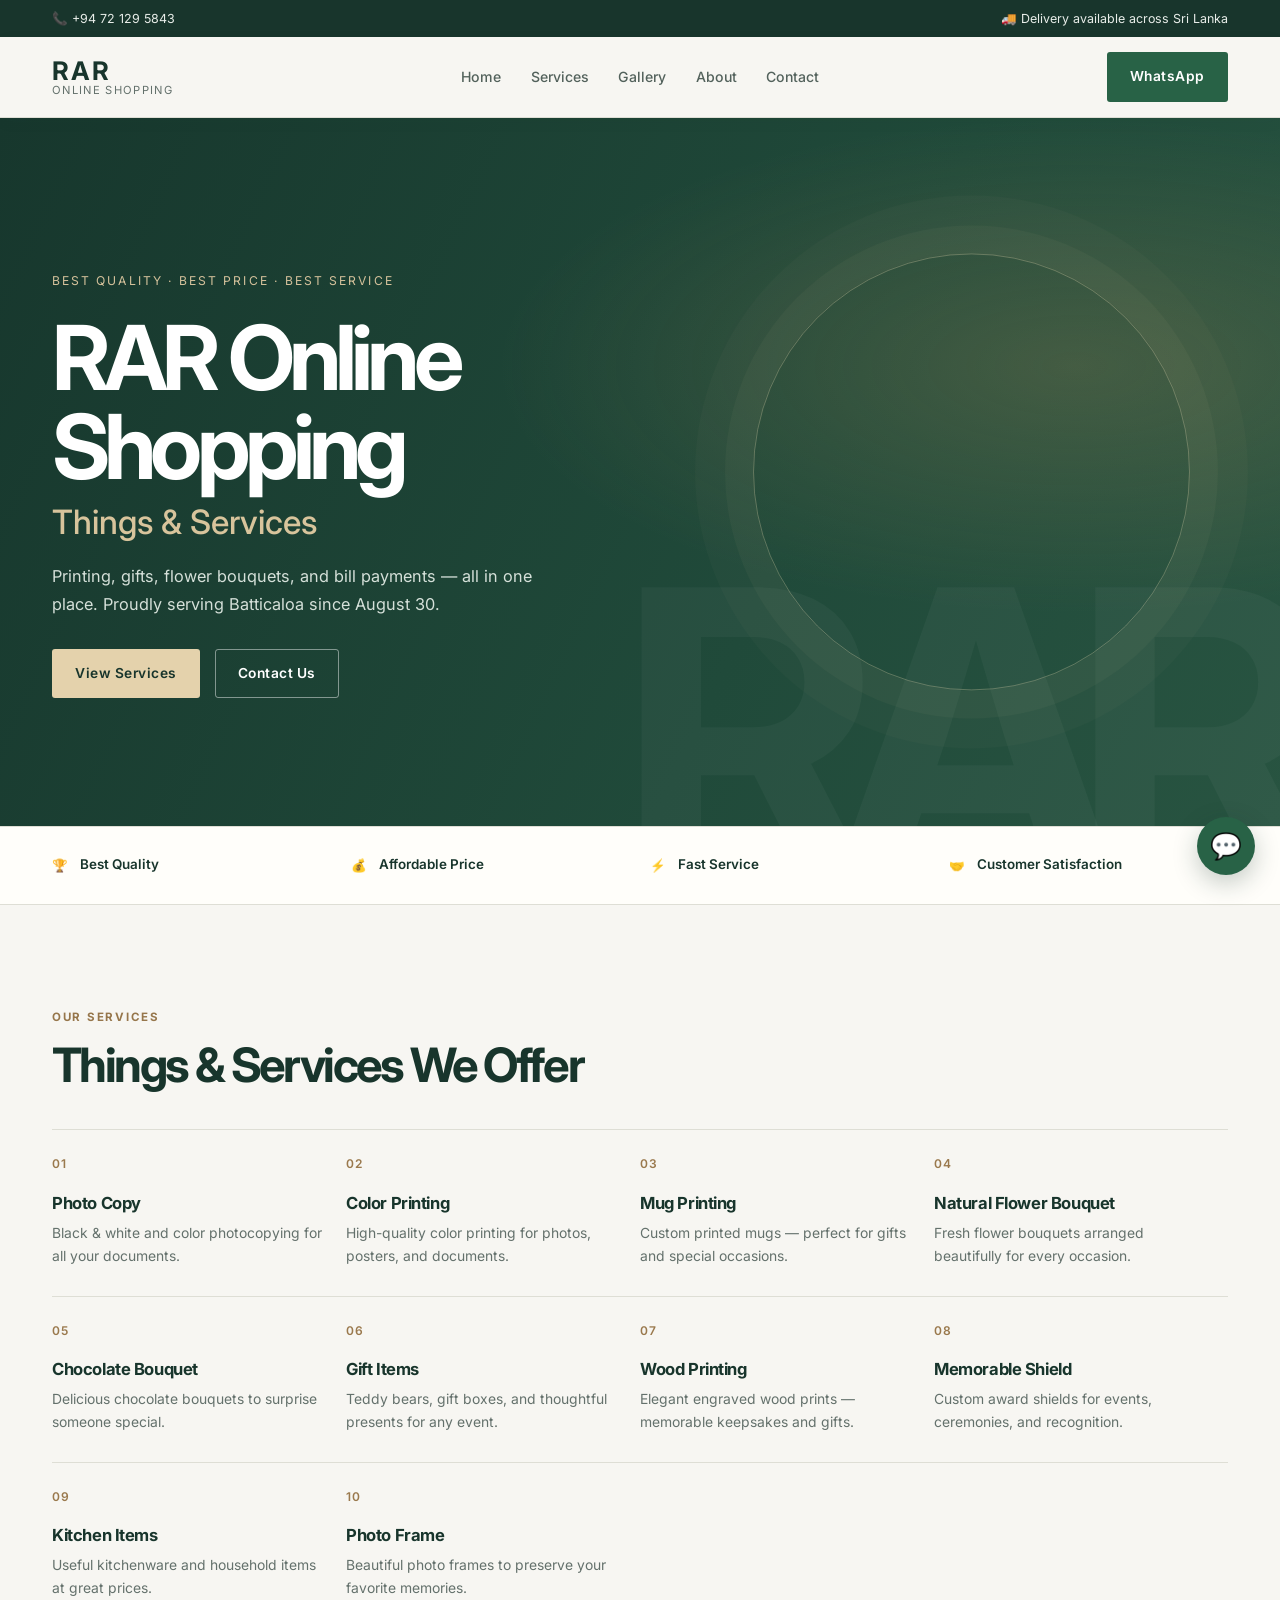
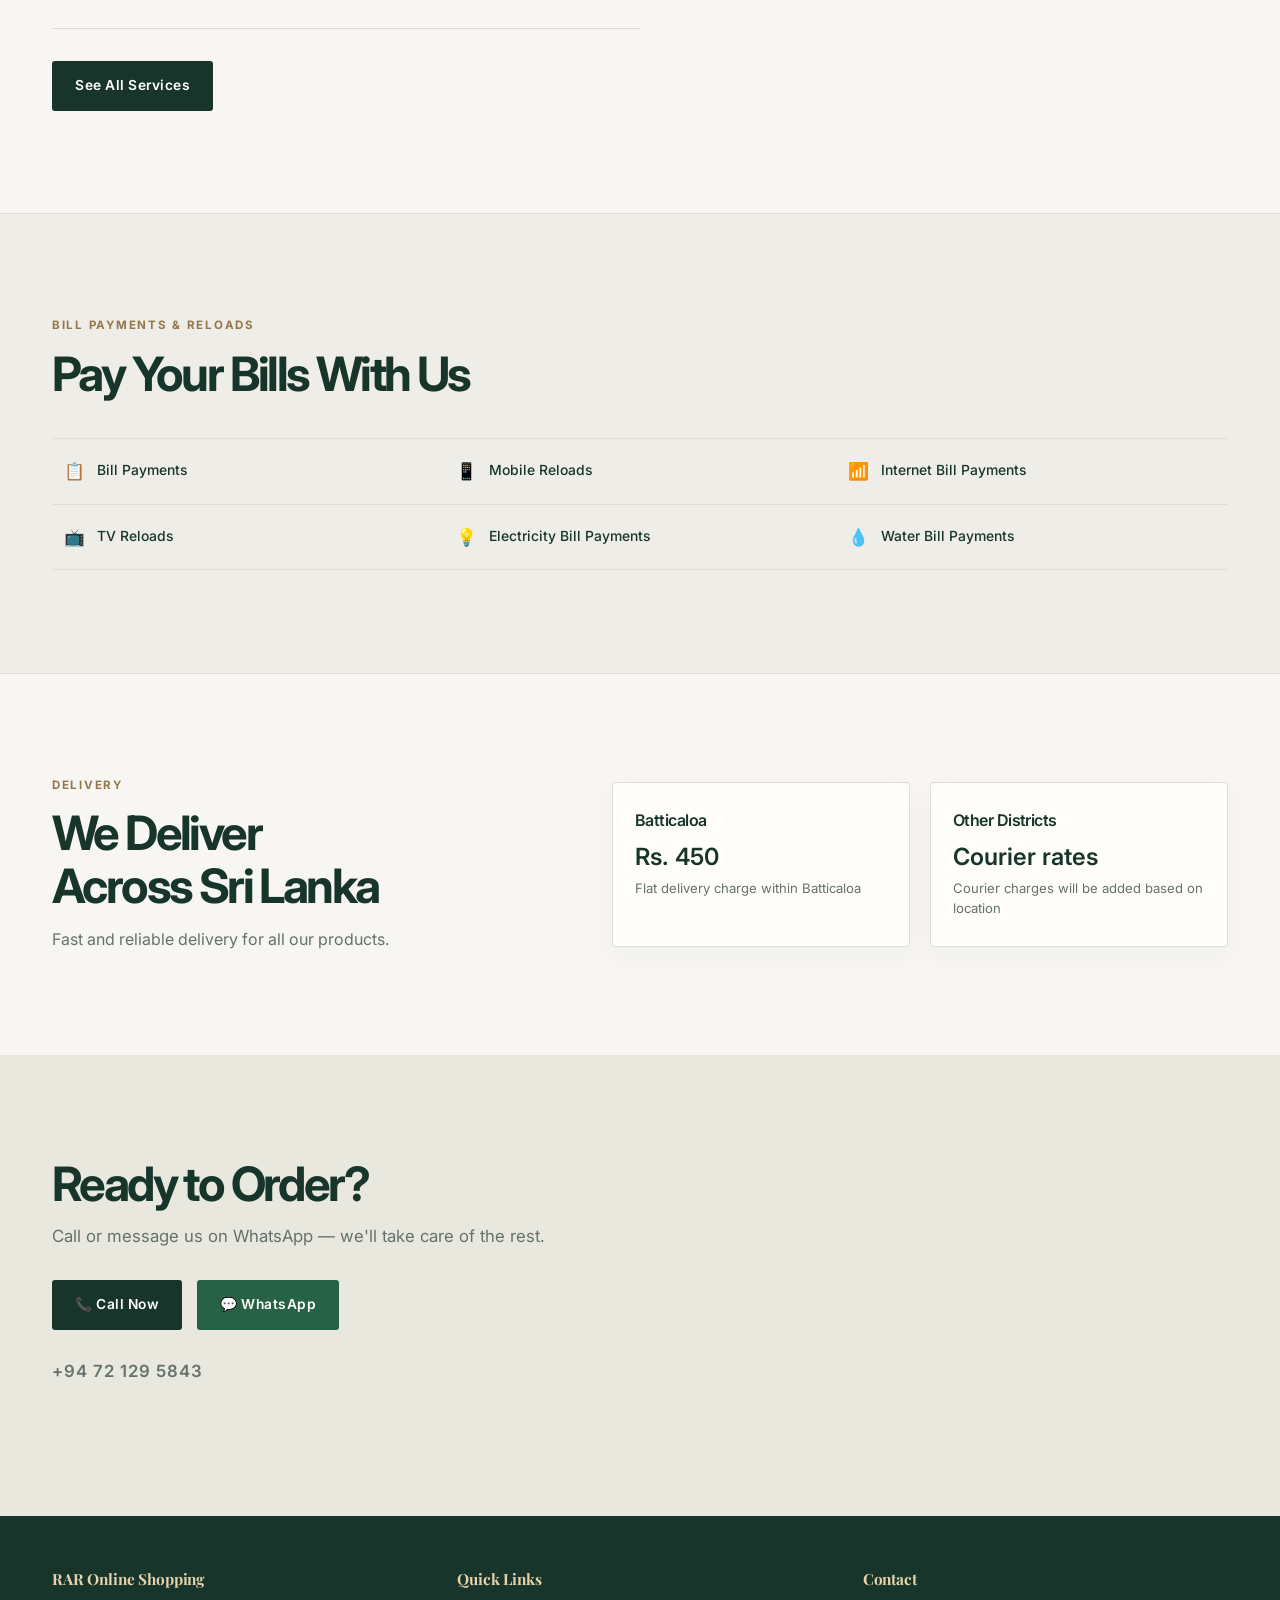
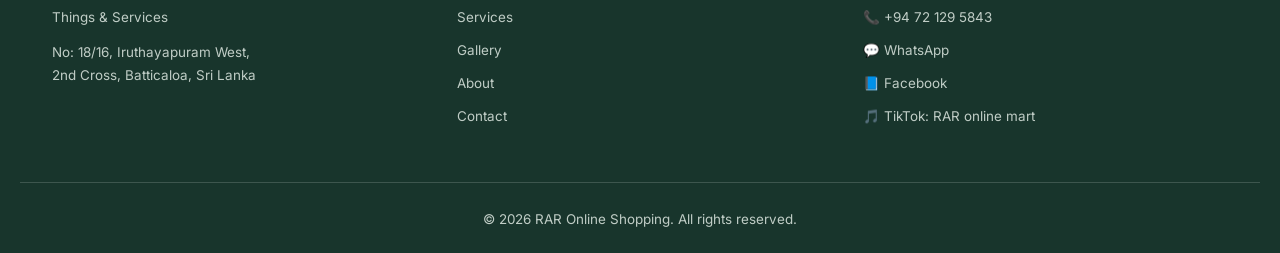
==== index.html @ 18a96cd3 "Initial commit - RAR Online Shopping website" ====
<!DOCTYPE html>
<html lang="en">
<head>
    <meta charset="UTF-8">
    <meta name="viewport" content="width=device-width, initial-scale=1.0">
    <title>RAR Online Shopping | Things & Services</title>
    <meta name="description" content="RAR Online Shopping — Print, gifts, flowers, and bill payments in Batticaloa, Sri Lanka.">
    <link rel="stylesheet" href="css/style.css">
    <link rel="preconnect" href="https://fonts.googleapis.com">
    <link rel="preconnect" href="https://fonts.gstatic.com" crossorigin>
    <link href="https://fonts.googleapis.com/css2?family=Inter:wght@400;500;600;700&family=Playfair+Display:ital,wght@0,500;0,700;1,500;1,700&display=swap" rel="stylesheet">
</head>
<body>

    <!-- TOP BAR -->
    <div class="topbar">
        <div class="container topbar-inner">
            <span>📞 +94 72 129 5843</span>
            <span>🚚 Delivery available across Sri Lanka</span>
        </div>
    </div>

    <!-- HEADER -->
    <header class="header">
        <div class="container header-inner">
            <a href="index.html" class="logo">
                <span class="logo-mark">RAR</span>
                <span class="logo-text">online shopping</span>
            </a>
            <nav class="nav">
                <a href="index.html">Home</a>
                <a href="services.html">Services</a>
                <a href="gallery.html">Gallery</a>
                <a href="about.html">About</a>
                <a href="contact.html">Contact</a>
            </nav>
            <a href="https://wa.me/94721295843" target="_blank" class="btn btn-whatsapp">WhatsApp</a>
        </div>
    </header>

    <!-- HERO -->
    <section class="hero">
        <div class="container hero-content">
            <div class="hero-badge">
                <span>⭐</span><span>⭐</span><span>⭐</span>
            </div>
            <p class="hero-tag">Best Quality · Best Price · Best Service</p>
            <h1>RAR Online Shopping</h1>
            <p class="hero-script">Things & Services</p>
            <p class="hero-sub">Printing, gifts, flower bouquets, and bill payments — all in one place. Proudly serving Batticaloa since August 30.</p>
            <div class="hero-buttons">
                <a href="services.html" class="btn btn-primary">View Services</a>
                <a href="contact.html" class="btn btn-outline">Contact Us</a>
            </div>
        </div>
    </section>

    <!-- TRUST BADGES -->
    <section class="trust">
        <div class="container trust-grid">
            <div class="trust-item">
                <span class="trust-icon">🏆</span>
                <p>Best Quality</p>
            </div>
            <div class="trust-item">
                <span class="trust-icon">💰</span>
                <p>Affordable Price</p>
            </div>
            <div class="trust-item">
                <span class="trust-icon">⚡</span>
                <p>Fast Service</p>
            </div>
            <div class="trust-item">
                <span class="trust-icon">🤝</span>
                <p>Customer Satisfaction</p>
            </div>
        </div>
    </section>

    <!-- SERVICES PREVIEW -->
    <section class="services-preview">
        <div class="container">
            <p class="section-label">Our Services</p>
            <h2>Things & Services We Offer</h2>

            <div class="services-grid">
                <div class="service-card">
                    <div class="service-num">01</div>
                    <h3>Photo Copy</h3>
                    <p>Black & white and color photocopying for all your documents.</p>
                </div>
                <div class="service-card">
                    <div class="service-num">02</div>
                    <h3>Color Printing</h3>
                    <p>High-quality color printing for photos, posters, and documents.</p>
                </div>
                <div class="service-card">
                    <div class="service-num">03</div>
                    <h3>Mug Printing</h3>
                    <p>Custom printed mugs — perfect for gifts and special occasions.</p>
                </div>
                <div class="service-card">
                    <div class="service-num">04</div>
                    <h3>Natural Flower Bouquet</h3>
                    <p>Fresh flower bouquets arranged beautifully for every occasion.</p>
                </div>
                <div class="service-card">
                    <div class="service-num">05</div>
                    <h3>Chocolate Bouquet</h3>
                    <p>Delicious chocolate bouquets to surprise someone special.</p>
                </div>
                <div class="service-card">
                    <div class="service-num">06</div>
                    <h3>Gift Items</h3>
                    <p>Teddy bears, gift boxes, and thoughtful presents for any event.</p>
                </div>
                <div class="service-card">
                    <div class="service-num">07</div>
                    <h3>Wood Printing</h3>
                    <p>Elegant engraved wood prints — memorable keepsakes and gifts.</p>
                </div>
                <div class="service-card">
                    <div class="service-num">08</div>
                    <h3>Memorable Shield</h3>
                    <p>Custom award shields for events, ceremonies, and recognition.</p>
                </div>
                <div class="service-card">
                    <div class="service-num">09</div>
                    <h3>Kitchen Items</h3>
                    <p>Useful kitchenware and household items at great prices.</p>
                </div>
                <div class="service-card">
                    <div class="service-num">10</div>
                    <h3>Photo Frame</h3>
                    <p>Beautiful photo frames to preserve your favorite memories.</p>
                </div>
            </div>

            <div class="center-cta">
                <a href="services.html" class="btn btn-primary">See All Services</a>
            </div>
        </div>
    </section>

    <!-- BILL PAYMENTS -->
    <section class="bills">
        <div class="container">
            <p class="section-label">Bill Payments & Reloads</p>
            <h2>Pay Your Bills With Us</h2>

            <div class="bills-grid">
                <div class="bill-item">
                    <span class="bill-icon">📋</span>
                    <p>Bill Payments</p>
                </div>
                <div class="bill-item">
                    <span class="bill-icon">📱</span>
                    <p>Mobile Reloads</p>
                </div>
                <div class="bill-item">
                    <span class="bill-icon">📶</span>
                    <p>Internet Bill Payments</p>
                </div>
                <div class="bill-item">
                    <span class="bill-icon">📺</span>
                    <p>TV Reloads</p>
                </div>
                <div class="bill-item">
                    <span class="bill-icon">💡</span>
                    <p>Electricity Bill Payments</p>
                </div>
                <div class="bill-item">
                    <span class="bill-icon">💧</span>
                    <p>Water Bill Payments</p>
                </div>
            </div>
        </div>
    </section>

    <!-- DELIVERY -->
    <section class="delivery">
        <div class="container delivery-grid">
            <div>
                <p class="section-label">Delivery</p>
                <h2>We Deliver Across Sri Lanka</h2>
                <p class="delivery-sub">Fast and reliable delivery for all our products.</p>
            </div>
            <div class="delivery-cards">
                <div class="delivery-card">
                    <h3>Batticaloa</h3>
                    <p class="delivery-price">Rs. 450</p>
                    <p class="delivery-note">Flat delivery charge within Batticaloa</p>
                </div>
                <div class="delivery-card">
                    <h3>Other Districts</h3>
                    <p class="delivery-price">Courier rates</p>
                    <p class="delivery-note">Courier charges will be added based on location</p>
                </div>
            </div>
        </div>
    </section>

    <!-- CONTACT CTA -->
    <section class="cta">
        <div class="container">
            <h2>Ready to Order?</h2>
            <p>Call or message us on WhatsApp — we'll take care of the rest.</p>
            <div class="cta-buttons">
                <a href="tel:+94721295843" class="btn btn-primary">📞 Call Now</a>
                <a href="https://wa.me/94721295843" target="_blank" class="btn btn-whatsapp">💬 WhatsApp</a>
            </div>
            <p class="cta-phone">+94 72 129 5843</p>
        </div>
    </section>

    <!-- FOOTER -->
    <footer class="footer">
        <div class="container footer-grid">
            <div>
                <h4>RAR Online Shopping</h4>
                <p>Things & Services</p>
                <p class="footer-addr">No: 18/16, Iruthayapuram West,<br>2nd Cross, Batticaloa, Sri Lanka</p>
            </div>
            <div>
                <h4>Quick Links</h4>
                <a href="services.html">Services</a>
                <a href="gallery.html">Gallery</a>
                <a href="about.html">About</a>
                <a href="contact.html">Contact</a>
            </div>
            <div>
                <h4>Contact</h4>
                <a href="tel:+94721295843">📞 +94 72 129 5843</a>
                <a href="https://wa.me/94721295843" target="_blank">💬 WhatsApp</a>
                <a href="https://www.facebook.com/61587276473527/" target="_blank">📘 Facebook</a>
                <a href="#">🎵 TikTok: RAR online mart</a>
            </div>
        </div>
        <div class="footer-bottom">
            <p>© 2026 RAR Online Shopping. All rights reserved.</p>
        </div>
    </footer>

    <!-- FLOATING WHATSAPP -->
    <a href="https://wa.me/94721295843" target="_blank" class="float-wa" aria-label="WhatsApp">💬</a>

    <script src="js/script.js"></script>
</body>
</html>
---- css/style.css ----
/* ===== RESET & BASE ===== */
* { margin: 0; padding: 0; box-sizing: border-box; }

:root {
    --bg: #0d0d0d;
    --bg-alt: #141414;
    --card: #1a1a1a;
    --border: #2a2a2a;
    --text: #f0e6e8;
    --text-dim: #b8a8ac;
    --rose: #e89aab;
    --rose-soft: #f0b5c2;
    --rose-deep: #c97b8f;
    --rose-glow: rgba(232,154,171,0.25);
}

html { scroll-behavior: smooth; }

body {
    font-family: 'Inter', -apple-system, sans-serif;
    background: var(--bg);
    color: var(--text);
    line-height: 1.7;
    font-size: 16px;
    overflow-x: hidden;
}

.container {
    max-width: 1200px;
    margin: 0 auto;
    padding: 0 25px;
}

a { text-decoration: none; color: inherit; }

h1, h2, h3, h4 {
    font-family: 'Playfair Display', serif;
    font-weight: 700;
    line-height: 1.2;
}

/* ===== TOP BAR ===== */
.topbar {
    background: #080808;
    border-bottom: 1px solid var(--border);
    font-size: 0.82rem;
    color: var(--text-dim);
}

.topbar-inner {
    display: flex;
    justify-content: space-between;
    align-items: center;
    padding: 10px 25px;
    flex-wrap: wrap;
    gap: 10px;
}

/* ===== HEADER ===== */
.header {
    position: sticky;
    top: 0;
    z-index: 100;
    background: rgba(13,13,13,0.92);
    backdrop-filter: blur(12px);
    border-bottom: 1px solid var(--border);
}

.header-inner {
    display: flex;
    justify-content: space-between;
    align-items: center;
    padding: 18px 25px;
    gap: 20px;
    flex-wrap: wrap;
}

.logo {
    display: flex;
    flex-direction: column;
    line-height: 1;
}

.logo-mark {
    font-family: 'Playfair Display', serif;
    font-size: 1.6rem;
    font-weight: 700;
    color: var(--rose-soft);
    letter-spacing: 3px;
    text-shadow: 0 0 20px var(--rose-glow);
}

.logo-text {
    font-size: 0.7rem;
    color: var(--text-dim);
    letter-spacing: 2px;
    text-transform: uppercase;
    margin-top: 2px;
}

.nav {
    display: flex;
    gap: 28px;
}

.nav a {
    font-size: 0.9rem;
    color: var(--text-dim);
    transition: color 0.3s;
    font-weight: 500;
}

.nav a:hover { color: var(--rose-soft); }

/* ===== BUTTONS ===== */
.btn {
    display: inline-block;
    padding: 12px 26px;
    border-radius: 6px;
    font-family: 'Inter', sans-serif;
    font-weight: 600;
    font-size: 0.88rem;
    letter-spacing: 0.5px;
    transition: all 0.3s;
    cursor: pointer;
    border: 1px solid transparent;
}

.btn-primary {
    background: linear-gradient(135deg, var(--rose-soft), var(--rose-deep));
    color: #1a1a1a;
}

.btn-primary:hover {
    transform: translateY(-2px);
    box-shadow: 0 10px 30px var(--rose-glow);
}

.btn-outline {
    border-color: var(--rose-soft);
    color: var(--rose-soft);
    background: transparent;
}

.btn-outline:hover {
    background: var(--rose-soft);
    color: #1a1a1a;
}

.btn-whatsapp {
    background: #25d366;
    color: #fff;
}

.btn-whatsapp:hover {
    background: #1eb955;
    transform: translateY(-2px);
}

/* ===== HERO ===== */
.hero {
    padding: 100px 20px 90px;
    text-align: center;
    position: relative;
    overflow: hidden;
    background:
        radial-gradient(circle at 50% 0%, rgba(232,154,171,0.15), transparent 60%),
        var(--bg);
}

.hero::before,
.hero::after {
    content: "🌸";
    position: absolute;
    font-size: 5rem;
    opacity: 0.08;
    pointer-events: none;
}

.hero::before { top: 10%; left: 5%; transform: rotate(-20deg); }
.hero::after { bottom: 10%; right: 5%; transform: rotate(20deg); }

.hero-content {
    position: relative;
    z-index: 2;
}

.hero-badge {
    display: flex;
    justify-content: center;
    gap: 4px;
    margin-bottom: 18px;
    font-size: 1.1rem;
    color: var(--rose-soft);
}

.hero-tag {
    font-size: 0.82rem;
    text-transform: uppercase;
    letter-spacing: 4px;
    color: var(--rose-soft);
    margin-bottom: 22px;
}

.hero h1 {
    font-size: 4rem;
    color: #fff;
    margin-bottom: 10px;
    letter-spacing: 2px;
    text-shadow: 0 0 40px var(--rose-glow);
}

.hero-script {
    font-family: 'Playfair Display', serif;
    font-style: italic;
    font-size: 2.4rem;
    color: var(--rose-soft);
    margin-bottom: 25px;
    text-shadow: 0 0 30px var(--rose-glow);
}

.hero-sub {
    font-size: 1.05rem;
    color: var(--text-dim);
    max-width: 620px;
    margin: 0 auto 40px;
}

.hero-buttons {
    display: flex;
    gap: 15px;
    justify-content: center;
    flex-wrap: wrap;
}

/* ===== TRUST BADGES ===== */
.trust {
    background: var(--bg-alt);
    border-top: 1px solid var(--border);
    border-bottom: 1px solid var(--border);
    padding: 40px 20px;
}

.trust-grid {
    display: grid;
    grid-template-columns: repeat(auto-fit, minmax(180px, 1fr));
    gap: 25px;
    text-align: center;
}

.trust-item {
    display: flex;
    flex-direction: column;
    align-items: center;
    gap: 10px;
}

.trust-icon {
    font-size: 2rem;
    filter: drop-shadow(0 0 12px var(--rose-glow));
}

.trust-item p {
    font-family: 'Playfair Display', serif;
    font-style: italic;
    color: var(--rose-soft);
    font-size: 1.05rem;
}

/* ===== SECTIONS ===== */
.services-preview,
.bills,
.delivery {
    padding: 90px 20px;
}

.section-label {
    font-size: 0.78rem;
    text-transform: uppercase;
    letter-spacing: 4px;
    color: var(--rose);
    text-align: center;
    margin-bottom: 14px;
}

.services-preview h2,
.bills h2,
.delivery h2 {
    font-size: 2.4rem;
    color: #fff;
    text-align: center;
    margin-bottom: 55px;
    font-style: italic;
}

/* ===== SERVICES GRID ===== */
.services-grid {
    display: grid;
    grid-template-columns: repeat(auto-fit, minmax(230px, 1fr));
    gap: 22px;
}

.service-card {
    background: var(--card);
    border: 1px solid var(--border);
    padding: 30px 25px;
    border-radius: 10px;
    transition: all 0.3s;
    position: relative;
    overflow: hidden;
}

.service-card::before {
    content: "";
    position: absolute;
    top: 0; left: 0; right: 0;
    height: 2px;
    background: linear-gradient(90deg, transparent, var(--rose-soft), transparent);
    opacity: 0;
    transition: opacity 0.3s;
}

.service-card:hover {
    border-color: var(--rose);
    transform: translateY(-5px);
    box-shadow: 0 15px 40px rgba(0,0,0,0.4), 0 0 30px var(--rose-glow);
}

.service-card:hover::before { opacity: 1; }

.service-num {
    font-family: 'Playfair Display', serif;
    font-size: 0.9rem;
    color: var(--rose);
    letter-spacing: 3px;
    margin-bottom: 14px;
    font-style: italic;
}

.service-card h3 {
    font-size: 1.15rem;
    color: #fff;
    margin-bottom: 10px;
    font-style: italic;
}

.service-card p {
    color: var(--text-dim);
    font-size: 0.88rem;
    line-height: 1.6;
}

.center-cta {
    text-align: center;
    margin-top: 45px;
}

/* ===== BILLS ===== */
.bills {
    background: var(--bg-alt);
    border-top: 1px solid var(--border);
    border-bottom: 1px solid var(--border);
}

.bills-grid {
    display: grid;
    grid-template-columns: repeat(auto-fit, minmax(160px, 1fr));
    gap: 20px;
}

.bill-item {
    text-align: center;
    padding: 30px 15px;
    background: var(--card);
    border: 1px solid var(--border);
    border-radius: 10px;
    transition: all 0.3s;
}

.bill-item:hover {
    border-color: var(--rose);
    transform: translateY(-4px);
}

.bill-icon {
    font-size: 2.2rem;
    display: block;
    margin-bottom: 12px;
    filter: drop-shadow(0 0 10px var(--rose-glow));
}

.bill-item p {
    color: var(--text);
    font-size: 0.9rem;
    font-weight: 500;
}

/* ===== DELIVERY ===== */
.delivery-grid {
    display: grid;
    grid-template-columns: 1fr 1.3fr;
    gap: 50px;
    align-items: center;
}

.delivery .section-label,
.delivery h2 {
    text-align: left;
}

.delivery h2 {
    margin-bottom: 15px;
}

.delivery-sub {
    color: var(--text-dim);
    font-size: 1rem;
}

.delivery-cards {
    display: grid;
    grid-template-columns: 1fr 1fr;
    gap: 20px;
}

.delivery-card {
    background: var(--card);
    border: 1px solid var(--border);
    border-radius: 10px;
    padding: 28px 24px;
    text-align: center;
    transition: all 0.3s;
}

.delivery-card:hover {
    border-color: var(--rose);
    transform: translateY(-3px);
}

.delivery-card h3 {
    font-size: 1.15rem;
    color: var(--rose-soft);
    font-style: italic;
    margin-bottom: 12px;
}

.delivery-price {
    font-family: 'Playfair Display', serif;
    font-size: 1.6rem;
    color: #fff;
    margin-bottom: 8px;
}

.delivery-note {
    color: var(--text-dim);
    font-size: 0.82rem;
    line-height: 1.5;
}

/* ===== CTA ===== */
.cta {
    padding: 90px 20px;
    text-align: center;
    background:
        radial-gradient(circle at 50% 50%, rgba(232,154,171,0.15), transparent 70%),
        var(--bg);
}

.cta h2 {
    font-size: 2.4rem;
    color: #fff;
    margin-bottom: 16px;
    font-style: italic;
}

.cta p {
    color: var(--text-dim);
    margin-bottom: 30px;
    font-size: 1.05rem;
}

.cta-buttons {
    display: flex;
    gap: 15px;
    justify-content: center;
    flex-wrap: wrap;
    margin-bottom: 30px;
}

.cta-phone {
    font-family: 'Playfair Display', serif;
    font-size: 1.8rem;
    color: var(--rose-soft);
    letter-spacing: 1px;
    text-shadow: 0 0 25px var(--rose-glow);
}

/* ===== FOOTER ===== */
.footer {
    background: #080808;
    border-top: 1px solid var(--border);
    padding: 60px 20px 25px;
}

.footer-grid {
    display: grid;
    grid-template-columns: repeat(auto-fit, minmax(220px, 1fr));
    gap: 40px;
    margin-bottom: 45px;
}

.footer h4 {
    font-family: 'Playfair Display', serif;
    font-size: 1.1rem;
    color: var(--rose-soft);
    margin-bottom: 18px;
    font-style: italic;
    letter-spacing: 1px;
}

.footer p,
.footer a {
    display: block;
    color: var(--text-dim);
    font-size: 0.9rem;
    margin-bottom: 10px;
    transition: color 0.3s;
}

.footer a:hover { color: var(--rose-soft); }

.footer-addr {
    margin-top: 12px;
    line-height: 1.7;
}

.footer-bottom {
    border-top: 1px solid var(--border);
    padding-top: 25px;
    text-align: center;
    color: var(--text-dim);
    font-size: 0.82rem;
}

.footer-bottom p { margin-bottom: 0; }

/* ===== FLOATING WHATSAPP ===== */
.float-wa {
    position: fixed;
    bottom: 25px;
    right: 25px;
    width: 58px;
    height: 58px;
    border-radius: 50%;
    background: #25d366;
    display: flex;
    align-items: center;
    justify-content: center;
    font-size: 1.6rem;
    z-index: 200;
    box-shadow: 0 8px 25px rgba(37,211,102,0.4);
    transition: transform 0.3s, box-shadow 0.3s;
}

.float-wa:hover {
    transform: scale(1.1);
    box-shadow: 0 12px 35px rgba(37,211,102,0.6);
}

/* ===== RESPONSIVE ===== */
@media (max-width: 900px) {
    .hero h1 { font-size: 2.8rem; }
    .hero-script { font-size: 1.8rem; }
    .services-preview h2,
    .bills h2,
    .cta h2 { font-size: 1.8rem; }
    .delivery-grid {
        grid-template-columns: 1fr;
        gap: 30px;
    }
    .delivery .section-label,
    .delivery h2 { text-align: center; }
    .delivery-sub { text-align: center; }
}

@media (max-width: 600px) {
    .topbar-inner {
        justify-content: center;
        text-align: center;
        font-size: 0.75rem;
    }
    .header-inner {
        flex-direction: column;
        gap: 15px;
        padding: 15px 20px;
    }
    .nav {
        flex-wrap: wrap;
        justify-content: center;
        gap: 15px;
    }
    .nav a { font-size: 0.85rem; }
    .hero { padding: 70px 20px 60px; }
    .hero h1 { font-size: 2.2rem; }
    .hero-script { font-size: 1.5rem; }
    .hero-tag { letter-spacing: 2px; font-size: 0.72rem; }
    .services-preview, .bills, .delivery, .cta { padding: 60px 20px; }
    .delivery-cards { grid-template-columns: 1fr; }
    .cta-phone { font-size: 1.4rem; }
    .float-wa {
        width: 50px;
        height: 50px;
        font-size: 1.3rem;
        bottom: 18px;
        right: 18px;
    }
}

/* ===== GALLERY ===== */
.gallery-section {
    padding: 80px 20px;
}

.gallery-grid {
    display: grid;
    grid-template-columns: repeat(3, 1fr);
    grid-auto-rows: 220px;
    gap: 18px;
}

.gallery-item {
    border-radius: 10px;
    position: relative;
    overflow: hidden;
    display: flex;
    align-items: flex-end;
    padding: 22px;
    color: #fff;
    font-family: 'Playfair Display', serif;
    font-style: italic;
    font-size: 1.1rem;
    letter-spacing: 0.5px;
    text-shadow: 0 2px 8px rgba(0,0,0,0.6);
    cursor: pointer;
    border: 1px solid var(--border);
    transition: transform 0.4s, box-shadow 0.4s, border-color 0.4s;
}

.gallery-item::after {
    content: "";
    position: absolute;
    inset: 0;
    background: linear-gradient(transparent 40%, rgba(0,0,0,0.55));
    opacity: 0;
    transition: opacity 0.4s;
}

.gallery-item span {
    position: relative;
    z-index: 2;
    opacity: 0;
    transform: translateY(12px);
    transition: all 0.4s;
}

.gallery-item:hover {
    transform: scale(1.02);
    box-shadow: 0 15px 40px rgba(0,0,0,0.5), 0 0 30px var(--rose-glow);
    border-color: var(--rose);
}

.gallery-item:hover::after,
.gallery-item:hover span {
    opacity: 1;
    transform: translateY(0);
}

.gallery-item.tall { grid-row: span 2; }
.gallery-item.wide { grid-column: span 2; }

/* Gallery responsive */
@media (max-width: 900px) {
    .gallery-grid {
        grid-template-columns: repeat(2, 1fr);
        grid-auto-rows: 180px;
    }
    .gallery-item.wide { grid-column: span 2; }
}

@media (max-width: 560px) {
    .gallery-grid {
        grid-template-columns: 1fr;
        grid-auto-rows: 160px;
    }
    .gallery-item.wide,
    .gallery-item.tall {
        grid-column: auto;
        grid-row: auto;
    }
}

/* ===== ABOUT PAGE ===== */
.about-section {
    padding: 80px 20px;
}

.about-section .about-grid {
    display: grid;
    grid-template-columns: 1.5fr 1fr;
    gap: 60px;
    align-items: start;
}

.about-text h2 {
    font-size: 1.8rem;
    color: var(--rose-soft);
    font-style: italic;
    margin-bottom: 20px;
    margin-top: 30px;
}

.about-text h2:first-child {
    margin-top: 0;
}

.about-text p {
    color: var(--text-dim);
    font-size: 1rem;
    margin-bottom: 18px;
    line-height: 1.75;
}

.about-list {
    list-style: none;
    padding: 0;
    margin-top: 15px;
}

.about-list li {
    padding: 10px 0 10px 32px;
    position: relative;
    color: var(--text);
    font-size: 0.95rem;
}

.about-list li::before {
    content: "✓";
    color: var(--rose-soft);
    font-weight: bold;
    position: absolute;
    left: 0;
    top: 10px;
    font-size: 1.1rem;
    text-shadow: 0 0 10px var(--rose-glow);
}

/* Side cards */
.about-side {
    display: flex;
    flex-direction: column;
    gap: 20px;
}

.about-card {
    background: var(--card);
    border: 1px solid var(--border);
    border-radius: 12px;
    padding: 28px 25px;
    text-align: center;
    transition: all 0.3s;
}

.about-card:hover {
    border-color: var(--rose);
    transform: translateY(-3px);
    box-shadow: 0 0 25px var(--rose-glow);
}

.about-card-label {
    font-size: 0.75rem;
    text-transform: uppercase;
    letter-spacing: 3px;
    color: var(--rose);
    margin-bottom: 10px;
}

.about-card-value {
    font-family: 'Playfair Display', serif;
    font-size: 1.6rem;
    font-style: italic;
    color: #fff;
    margin-bottom: 6px;
}

.about-card-note {
    font-size: 0.82rem;
    color: var(--text-dim);
    margin-bottom: 0;
}

/* ===== VALUES ===== */
.values-section {
    padding: 80px 20px;
    background: var(--bg-alt);
    border-top: 1px solid var(--border);
    border-bottom: 1px solid var(--border);
}

.values-grid {
    display: grid;
    grid-template-columns: repeat(auto-fit, minmax(220px, 1fr));
    gap: 25px;
    margin-top: 20px;
}

.value-card {
    background: var(--card);
    border: 1px solid var(--border);
    border-radius: 12px;
    padding: 35px 25px;
    text-align: center;
    transition: all 0.3s;
}

.value-card:hover {
    border-color: var(--rose);
    transform: translateY(-5px);
    box-shadow: 0 0 30px var(--rose-glow);
}

.value-icon {
    font-size: 2.4rem;
    margin-bottom: 18px;
    display: block;
    filter: drop-shadow(0 0 15px var(--rose-glow));
}

.value-card h3 {
    font-size: 1.2rem;
    color: #fff;
    font-style: italic;
    margin-bottom: 12px;
}

.value-card p {
    color: var(--text-dim);
    font-size: 0.9rem;
    line-height: 1.6;
}

/* About page responsive */
@media (max-width: 900px) {
    .about-section .about-grid {
        grid-template-columns: 1fr;
        gap: 40px;
    }
    .about-side {
        flex-direction: row;
        flex-wrap: wrap;
    }
    .about-side .about-card {
        flex: 1;
        min-width: 180px;
    }
}

@media (max-width: 600px) {
    .about-text h2 { font-size: 1.4rem; }
    .about-side { flex-direction: column; }
}

/* ===== CONTACT PAGE ===== */
.contact-section {
    padding: 80px 20px;
}

.contact-grid {
    display: grid;
    grid-template-columns: 1fr 1.2fr;
    gap: 60px;
    align-items: start;
}

.contact-info h2,
.contact-actions h2 {
    font-size: 1.8rem;
    color: var(--rose-soft);
    font-style: italic;
    margin-bottom: 30px;
    position: relative;
    padding-bottom: 15px;
}

.contact-info h2::after,
.contact-actions h2::after {
    content: "";
    position: absolute;
    bottom: 0;
    left: 0;
    width: 60px;
    height: 2px;
    background: linear-gradient(90deg, var(--rose-soft), transparent);
}

.contact-block {
    margin-bottom: 30px;
}

.contact-block h4 {
    font-family: 'Inter', sans-serif;
    font-size: 0.78rem;
    text-transform: uppercase;
    letter-spacing: 3px;
    color: var(--rose);
    margin-bottom: 12px;
    font-weight: 600;
}

.contact-block p,
.contact-link {
    display: block;
    color: var(--text-dim);
    font-size: 0.98rem;
    line-height: 1.7;
    margin-bottom: 6px;
    transition: color 0.3s;
}

.contact-link:hover {
    color: var(--rose-soft);
}

/* Action cards */
.contact-actions {
    display: flex;
    flex-direction: column;
    gap: 0;
}

.action-card {
    display: flex;
    align-items: center;
    gap: 20px;
    background: var(--card);
    border: 1px solid var(--border);
    border-radius: 12px;
    padding: 22px 25px;
    margin-bottom: 18px;
    transition: all 0.3s;
}

.action-card:hover {
    transform: translateX(6px);
    border-color: var(--rose);
    box-shadow: 0 0 25px var(--rose-glow);
}

.action-icon {
    font-size: 2rem;
    flex-shrink: 0;
    filter: drop-shadow(0 0 12px var(--rose-glow));
}

.action-card h3 {
    font-size: 1.15rem;
    color: #fff;
    font-style: italic;
    margin-bottom: 4px;
}

.action-card p {
    color: var(--text-dim);
    font-size: 0.88rem;
    margin-bottom: 0;
}

.action-wa:hover { border-color: #25d366; box-shadow: 0 0 25px rgba(37,211,102,0.3); }
.action-fb:hover { border-color: #4267B2; box-shadow: 0 0 25px rgba(66,103,178,0.3); }

.contact-note {
    text-align: center;
    padding: 20px;
    margin-top: 10px;
}

.contact-note p {
    color: var(--text-dim);
    font-size: 0.88rem;
    font-style: italic;
}

/* ===== LOCATION ===== */
.location-section {
    padding: 80px 20px;
    background: var(--bg-alt);
    border-top: 1px solid var(--border);
    border-bottom: 1px solid var(--border);
}

.map-card {
    background: var(--card);
    border: 1px solid var(--border);
    border-radius: 12px;
    padding: 45px 30px;
    text-align: center;
    max-width: 700px;
    margin: 0 auto;
    transition: all 0.3s;
}

.map-card:hover {
    border-color: var(--rose);
    box-shadow: 0 0 30px var(--rose-glow);
}

.map-address {
    font-family: 'Playfair Display', serif;
    font-style: italic;
    font-size: 1.15rem;
    color: #fff;
    margin-bottom: 25px;
    line-height: 1.7;
}

/* Contact page responsive */
@media (max-width: 900px) {
    .contact-grid {
        grid-template-columns: 1fr;
        gap: 40px;
    }
}

@media (max-width: 600px) {
    .contact-info h2,
    .contact-actions h2 { font-size: 1.4rem; }
    .map-card { padding: 30px 20px; }
    .map-address { font-size: 1rem; }
}


/* ===== PROFESSIONAL BUSINESS THEME ===== */
:root {
    --bg: #f7f6f2;
    --bg-alt: #eeede7;
    --card: #fffefa;
    --border: #deded5;
    --text: #23312d;
    --text-dim: #64716c;
    --rose: #aa8050;
    --rose-soft: #214b3d;
    --rose-deep: #173b30;
    --rose-glow: rgba(33, 75, 61, .12);
    --ink: #18352c;
}

body { background: var(--bg); color: var(--text); font-size: 16px; line-height: 1.7; }
h1, h2, h3, h4 { font-family: 'Inter', -apple-system, sans-serif; letter-spacing: -.035em; }
.container { max-width: 1240px; padding-inline: 32px; }
.topbar { background: var(--ink); color: #e8ede9; border: 0; font-size: .78rem; }
.topbar-inner { padding-block: 8px; }
.header { background: rgba(247,246,242,.96); border-bottom: 1px solid var(--border); box-shadow: 0 4px 16px rgba(24,53,44,.035); }
.header-inner { padding-block: 15px; }
.logo-mark { color: var(--ink); text-shadow: none; letter-spacing: .08em; font-family: 'Inter', sans-serif; }
.logo-text { color: var(--text-dim); letter-spacing: .12em; }
.nav { gap: clamp(16px, 2.3vw, 34px); }
.nav a { color: #53625c; font-size: .88rem; }
.nav a:hover, .nav a[aria-current="page"] { color: var(--rose-soft); }
.btn { border-radius: 3px; padding: 12px 22px; font-size: .86rem; transition: transform .2s ease, background .2s ease, color .2s ease; }
.btn:active { transform: translateY(1px) scale(.98); }
.btn-primary { color: white; background: var(--ink); }
.btn-primary:hover { background: #285744; box-shadow: 0 8px 20px rgba(24,53,44,.16); }
.btn-outline { color: var(--ink); border-color: #829187; }
.btn-outline:hover { color: white; background: var(--ink); }
.btn-whatsapp { color: white; background: #286246; }
.btn-whatsapp:hover { background: #204e38; }
.hero { padding: clamp(84px, 12vw, 156px) 20px clamp(76px, 10vw, 128px); text-align: left; color: white; background: radial-gradient(ellipse at 84% 35%, rgba(174,139,87,.24), transparent 38%), linear-gradient(115deg, #17372d 0%, #204a3a 61%, #285441 100%); }
.hero::before { content: "RAR"; top: auto; bottom: -105px; left: auto; right: -8px; font-family: 'Inter',sans-serif; font-size: clamp(15rem, 31vw, 29rem); font-weight: 700; letter-spacing: -.11em; line-height: 1; color: rgba(255,255,255,.035); opacity: 1; transform: none; }
.hero::after { content: ""; width: clamp(220px, 34vw, 450px); height: clamp(220px, 34vw, 450px); top: 50%; bottom: auto; left: auto; right: 7%; border: 1px solid rgba(236,218,178,.3); border-radius: 50%; opacity: 1; transform: translateY(-50%); box-shadow: 0 0 0 28px rgba(236,218,178,.035), 0 0 0 58px rgba(236,218,178,.025); }
.hero-content { max-width: 1240px; }
.hero-badge { display: none; }
.hero-tag { color: #d4c19b; font-size: .76rem; letter-spacing: .17em; margin-bottom: 22px; }
.hero h1 { max-width: 760px; font-size: clamp(3rem, 7vw, 6.2rem); line-height: .99; letter-spacing: -.065em; text-shadow: none; text-wrap: balance; }
.hero-script { color: #d8c49c; font: 500 clamp(1.4rem, 3vw, 2.1rem)/1.25 'Inter', sans-serif; margin-bottom: 20px; text-shadow: none; }
.hero-sub { max-width: 520px; margin: 0 0 30px; color: #d5e0d9; font-size: 1.02rem; }
.hero-buttons { justify-content: flex-start; }
.hero .btn-primary { color: var(--ink); background: #e4d2ac; }
.hero .btn-primary:hover { background: #f0dfbd; }
.hero .btn-outline { color: white; border-color: rgba(255,255,255,.45); }
.hero .btn-outline:hover { color: var(--ink); background: white; }
.trust { background: #fffefa; border-color: var(--border); padding-block: 28px; }
.trust-grid { grid-template-columns: repeat(4,1fr); text-align: left; gap: 20px; }
.trust-item { align-items: flex-start; flex-direction: row; gap: 12px; }
.trust-icon { font-size: .78rem; filter: none; color: var(--rose); }
.trust-item p { font: 600 .84rem/1.4 'Inter',sans-serif; color: var(--ink); font-style: normal; }
.services-preview,.bills,.delivery,.cta,.gallery-section,.about-section,.contact-section,.location-section,.values-section { padding: clamp(64px, 8vw, 104px) 20px; }
.services-preview h2,.bills h2,.delivery h2,.cta h2,.category-title,.location-section h2 { color: var(--ink); font-size: clamp(1.9rem, 3.7vw, 3rem); line-height: 1.1; letter-spacing: -.055em; font-style: normal; text-wrap: balance; }
.services-preview h2,.bills h2 { text-align: left; margin-bottom: 38px; }
.section-label { color: #96764b; text-align: left; font-size: .72rem; font-weight: 700; letter-spacing: .15em; margin-bottom: 12px; }
.services-grid { grid-template-columns: repeat(4,minmax(0,1fr)); gap: 0; border-top: 1px solid var(--border); }
.service-card { background: transparent; border: 0; border-bottom: 1px solid var(--border); border-radius: 0; padding: 27px 22px 28px 0; }
.service-card::before { display: none; }
.service-card:hover { border-color: var(--border); background: transparent; transform: translateY(-2px); box-shadow: none; }
.service-num,.sfc-num { color: #9a794d; font: 600 .75rem/1.2 'Inter',sans-serif; letter-spacing: .1em; margin-bottom: 22px; }
.service-card h3,.service-full-card h3 { color: var(--ink); font-size: 1.04rem; font-style: normal; letter-spacing: -.025em; margin-bottom: 8px; }
.service-card p,.service-full-card p { color: var(--text-dim); font-size: .87rem; line-height: 1.65; }
.center-cta { text-align: left; margin-top: 32px; }
.bills,.values-section,.location-section { background: var(--bg-alt); border-color: var(--border); }
.bills-grid { gap: 0; grid-template-columns: repeat(3,1fr); border-top: 1px solid var(--border); }
.bill-item { display: flex; align-items: center; text-align: left; gap: 12px; padding: 18px 12px; background: transparent; border: 0; border-bottom: 1px solid var(--border); border-radius: 0; }
.bill-item:hover { background: rgba(255,255,255,.45); border-color: var(--border); transform: none; }
.bill-icon { font-size: 1.05rem; filter: none; margin: 0; color: #9a794d; }
.bill-item p { color: var(--ink); font-size: .87rem; }
.delivery-grid { grid-template-columns: .9fr 1.1fr; gap: 56px; }
.delivery h2 { text-align: left; margin-bottom: 14px; }
.delivery-sub { color: var(--text-dim); max-width: 410px; }
.delivery-card,.about-card,.value-card,.action-card,.map-card { background: #fffefa; border: 1px solid var(--border); border-radius: 4px; box-shadow: 0 8px 24px rgba(24,53,44,.035); }
.delivery-card { padding: 27px 22px; text-align: left; }
.delivery-card:hover,.about-card:hover,.value-card:hover,.action-card:hover,.map-card:hover { border-color: #b8b6aa; box-shadow: 0 12px 28px rgba(24,53,44,.08); transform: translateY(-2px); }
.delivery-card h3,.about-card-value { color: var(--ink); font: 600 1rem/1.3 'Inter',sans-serif; font-style: normal; }
.delivery-price { color: var(--ink); font: 600 1.48rem/1.2 'Inter',sans-serif; }
.delivery-note,.about-card-note { color: var(--text-dim); }
.cta { text-align: left; background: #e9e8df; }
.cta h2 { margin-bottom: 12px; }
.cta p { color: var(--text-dim); }
.cta-buttons { justify-content: flex-start; }
.cta-phone { color: var(--ink); font: 600 1.2rem/1.4 'Inter',sans-serif; text-shadow: none; }
.footer { background: var(--ink); border: 0; padding: 54px 20px 22px; }
.footer h4 { color: #e5d3ac; font-size: .96rem; letter-spacing: -.01em; font-style: normal; }
.footer p,.footer a { color: #c0cdc6; font-size: .84rem; }
.footer a:hover { color: white; }
.footer-bottom { border-color: rgba(255,255,255,.16); color: #aebeb5; }
.float-wa { background: #286246; box-shadow: 0 8px 24px rgba(24,53,44,.25); }
.float-wa:hover { box-shadow: 0 12px 30px rgba(24,53,44,.32); }
.page-hero { padding: clamp(64px, 8vw, 98px) 20px; background: linear-gradient(112deg,#17372d,#285441); }
.page-hero .section-label { color: #d4c19b; }
.page-hero h1 { color: white; font-size: clamp(2.5rem, 5vw, 4.5rem); letter-spacing: -.06em; }
.page-hero-sub { max-width: 580px; color: #d5e0d9; }
.services-full-grid { display: grid; grid-template-columns: repeat(3,minmax(0,1fr)); border-top: 1px solid var(--border); }
.service-full-card { background: transparent; border: 0; border-bottom: 1px solid var(--border); border-radius: 0; padding: 25px 26px 28px 0; }
.service-full-card:hover { border-color: var(--border); background: transparent; transform: translateY(-2px); box-shadow: none; }
.category-title { margin: 0 0 30px; }
.category-title-spaced { margin-top: 64px; }
.about-section .about-grid { align-items: start; }
.about-text h2,.contact-info h2,.contact-actions h2 { color: var(--ink); font: 600 1.65rem/1.2 'Inter',sans-serif; font-style: normal; letter-spacing: -.045em; }
.about-text p { color: var(--text-dim); max-width: 68ch; }
.about-list li { color: var(--text); }
.about-list li::before { color: #96764b; text-shadow: none; }
.about-card,.value-card { text-align: left; }
.about-card-label { color: #96764b; font-weight: 700; letter-spacing: .12em; }
.values-grid { gap: 1px; background: var(--border); border: 1px solid var(--border); }
.value-card { border: 0; border-radius: 0; box-shadow: none; padding: 27px 24px; }
.value-icon { color: #96764b; font-size: 1.1rem; filter: none; }
.value-card h3 { color: var(--ink); font-size: 1.05rem; font-style: normal; }
.value-card p { color: var(--text-dim); }
.contact-grid { gap: clamp(32px, 6vw, 82px); }
.contact-info h2,.contact-actions h2 { padding-bottom: 13px; }
.contact-info h2::after,.contact-actions h2::after { height: 2px; background: #b69a6d; }
.contact-block h4 { color: #96764b; font-family: 'Inter',sans-serif; }
.contact-block p,.contact-link { color: var(--text-dim); }
.action-card { color: var(--text); }
.action-card h3 { color: var(--ink); font-style: normal; }
.action-card p { color: var(--text-dim); }
.action-icon { color: #96764b; filter: none; }
.action-wa:hover,.action-fb:hover { border-color: #b8b6aa; box-shadow: 0 12px 28px rgba(24,53,44,.08); }
.map-card { max-width: none; text-align: left; padding: 34px; }
.map-address { color: var(--ink); font: 500 1rem/1.7 'Inter',sans-serif; font-style: normal; }
.gallery-grid { grid-auto-rows: 230px; gap: 12px; }
.gallery-item { border: 0; border-radius: 3px; font-family: 'Inter',sans-serif; font-style: normal; font-size: .95rem; letter-spacing: 0; text-shadow: none; background-image: linear-gradient(145deg,rgba(23,55,45,.14),rgba(23,55,45,.8)) !important; background-color: #a8b7ad; }
.gallery-item:nth-child(3n+2) { background-image: linear-gradient(145deg,rgba(91,98,70,.08),rgba(91,98,70,.78)) !important; background-color: #b7b49e; }
.gallery-item:nth-child(3n) { background-image: linear-gradient(145deg,rgba(150,118,75,.08),rgba(76,62,45,.76)) !important; background-color: #c3b9a4; }
.gallery-item::after { opacity: .35; }
.gallery-item span { opacity: 1; transform: none; }
.gallery-item:hover { transform: translateY(-2px); box-shadow: 0 10px 24px rgba(24,53,44,.14); border-color: transparent; }
.gallery-item:hover::after { opacity: .7; }
a:focus-visible { outline: 3px solid #b69a6d; outline-offset: 4px; }

@media (max-width: 900px) {
    .hero::after { right: -8%; opacity: .6; }
    .services-grid { grid-template-columns: repeat(2,minmax(0,1fr)); }
    .services-full-grid { grid-template-columns: repeat(2,minmax(0,1fr)); }
    .trust-grid { grid-template-columns: repeat(2,1fr); }
    .bills-grid { grid-template-columns: repeat(2,1fr); }
}
@media (max-width: 600px) {
    .container { padding-inline: 20px; }
    .header-inner { gap: 12px; }
    .nav { gap: 9px 17px; }
    .nav a { font-size: .8rem; }
    .hero { padding: 76px 20px 72px; }
    .hero h1 { font-size: clamp(2.7rem, 12vw, 4rem); }
    .hero::after { right: -42%; opacity: .32; }
    .hero::before { font-size: 15rem; bottom: -50px; }
    .trust-grid { gap: 16px 10px; }
    .trust-item { gap: 8px; }
    .services-grid,.services-full-grid { grid-template-columns: 1fr 1fr; }
    .service-card { padding-right: 12px; }
    .bills-grid { grid-template-columns: 1fr 1fr; }
    .delivery-grid { gap: 22px; }
    .delivery .section-label,.delivery h2,.delivery-sub { text-align: left; }
    .delivery-cards { grid-template-columns: 1fr 1fr; gap: 10px; }
    .delivery-card { padding: 19px 14px; }
    .delivery-price { font-size: 1.12rem; }
    .gallery-grid { grid-template-columns: 1fr 1fr; grid-auto-rows: 150px; gap: 9px; }
    .gallery-item.wide { grid-column: span 2; }
    .gallery-item.tall { grid-row: span 2; }
}
@media (max-width: 380px) {
    .services-grid,.services-full-grid { grid-template-columns: 1fr; }
    .delivery-cards { grid-template-columns: 1fr; }
}
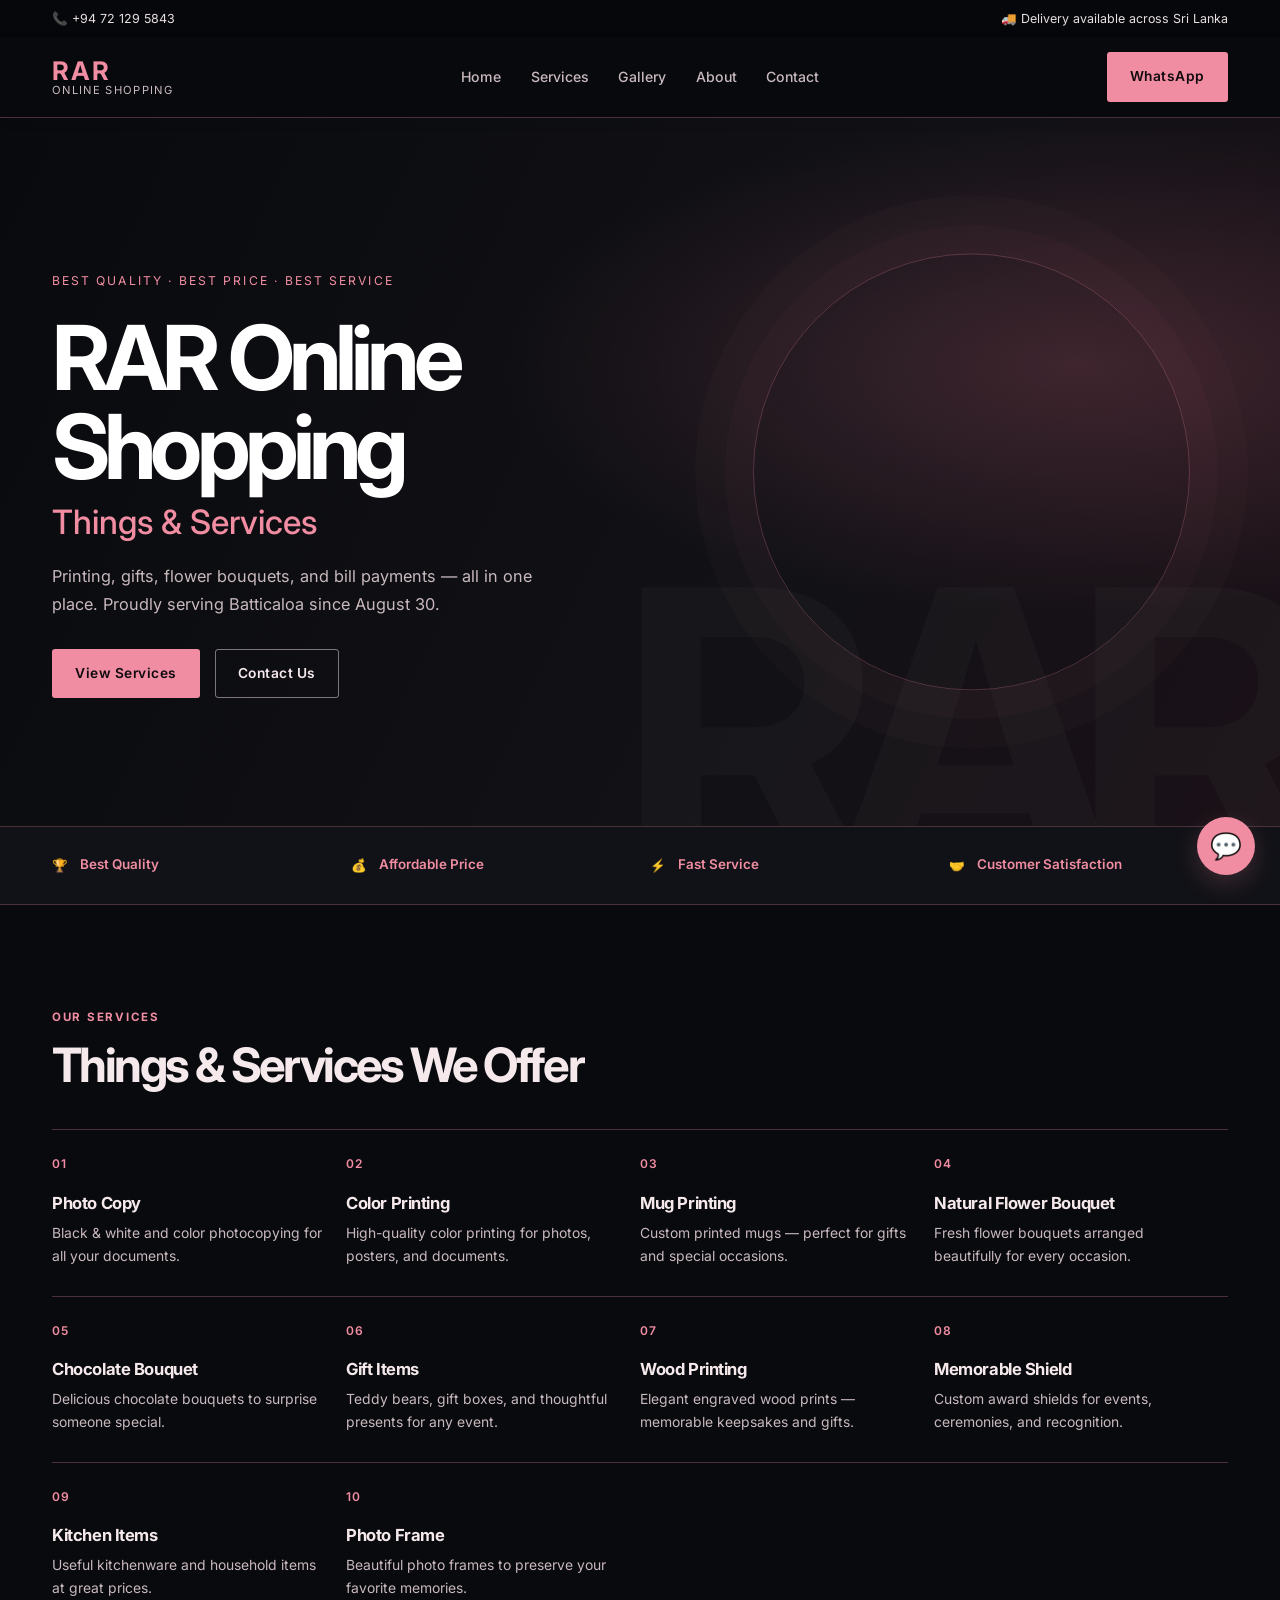
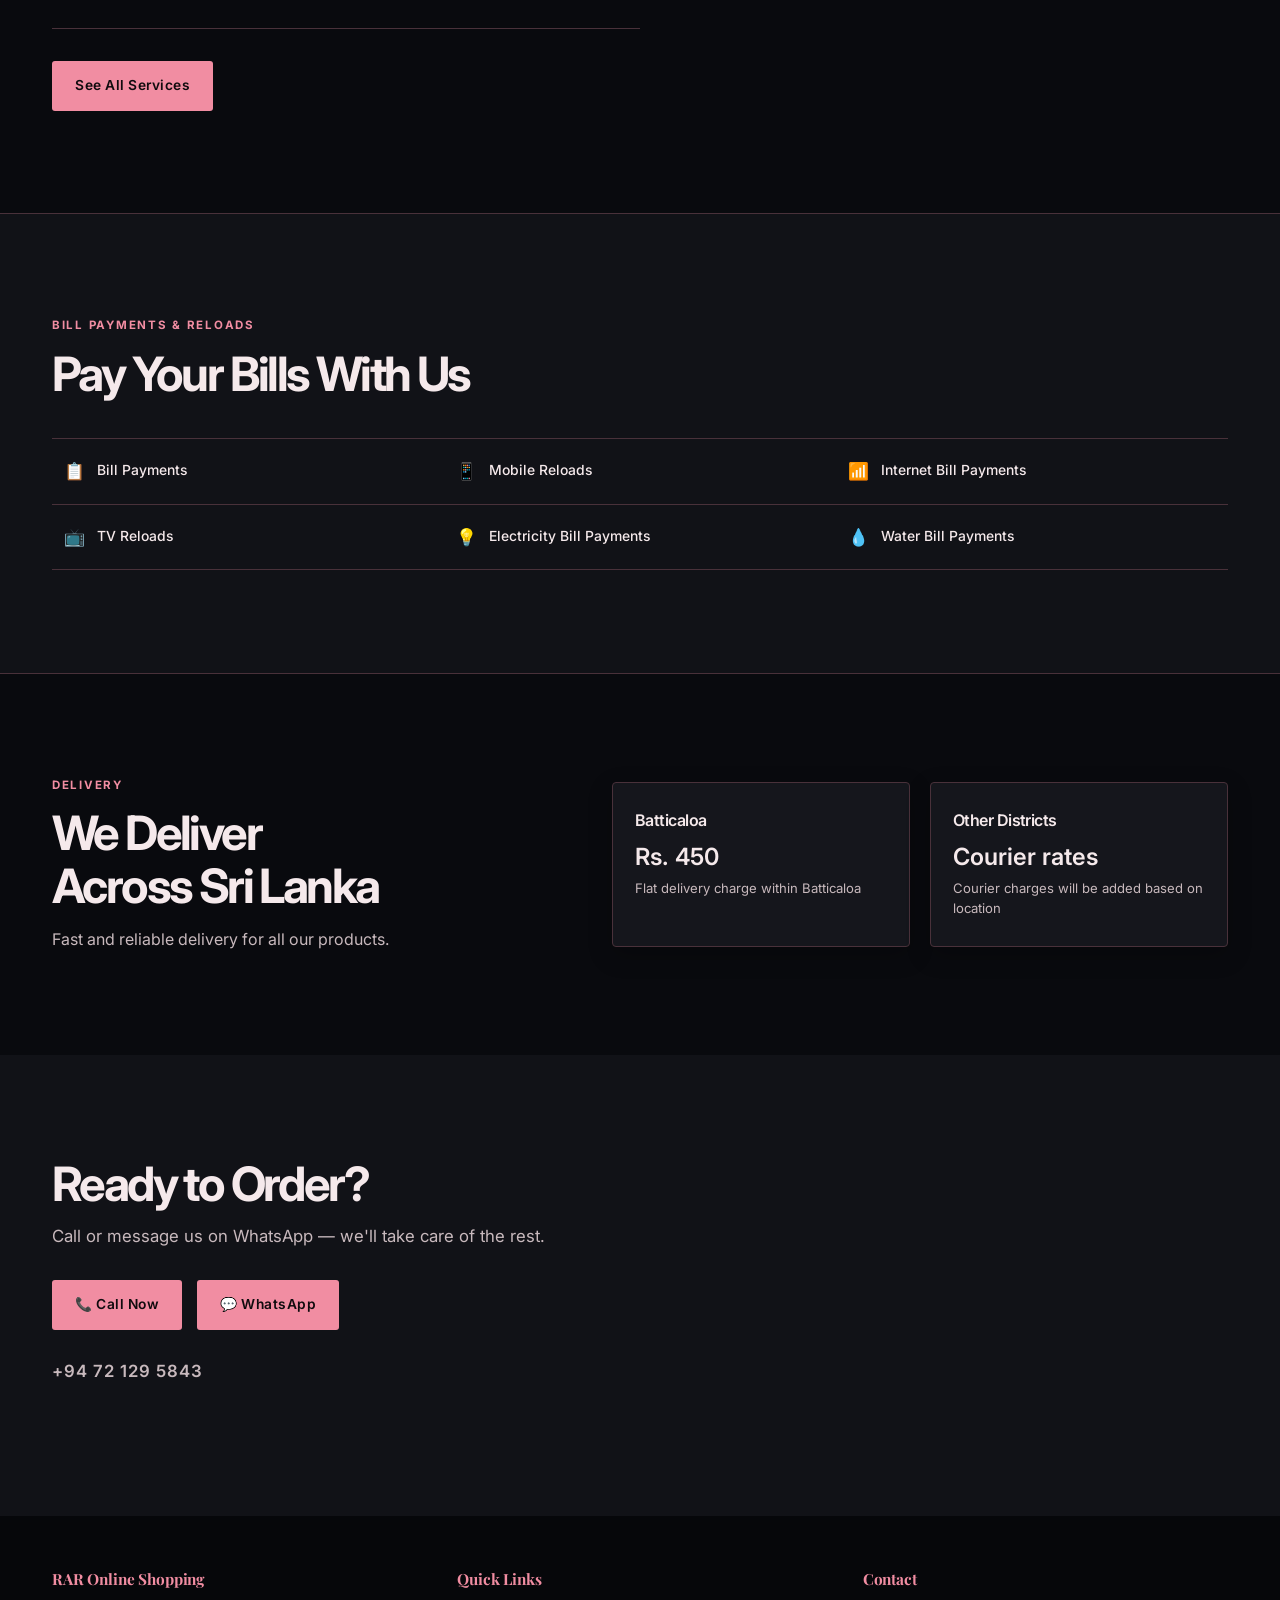
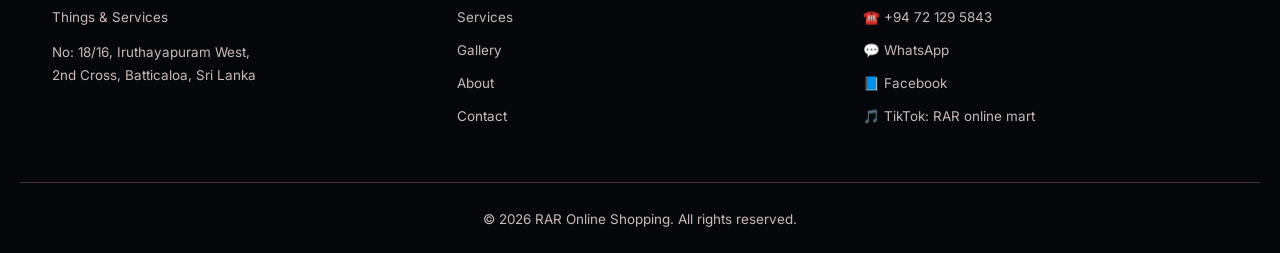
==== commit 3ba9fc44: "Update website files" ====
--- a/index.html
+++ b/index.html
@@ -230,7 +230,7 @@
             </div>
             <div>
                 <h4>Contact</h4>
-                <a href="tel:+94721295843">📞 +94 72 129 5843</a>
+                <a href="tel:+94721295843">☎️ +94 72 129 5843</a>
                 <a href="https://wa.me/94721295843" target="_blank">💬 WhatsApp</a>
                 <a href="https://www.facebook.com/61587276473527/" target="_blank">📘 Facebook</a>
                 <a href="#">🎵 TikTok: RAR online mart</a>
--- a/css/style.css
+++ b/css/style.css
@@ -1208,3 +1208,73 @@
     .services-grid,.services-full-grid { grid-template-columns: 1fr; }
     .delivery-cards { grid-template-columns: 1fr; }
 }
+
+/* Poster palette: near-black, rose pink, and warm white. */
+:root {
+    --bg: #090a0e;
+    --bg-alt: #111217;
+    --card: #15161c;
+    --border: #49313a;
+    --text: #f5e9eb;
+    --text-dim: #c8b9bd;
+    --rose: #e9758d;
+    --rose-soft: #f18da2;
+    --rose-deep: #bd5068;
+    --rose-glow: rgba(241, 141, 162, .2);
+    --ink: #090a0e;
+}
+
+body { background: var(--bg); color: var(--text); }
+.topbar { background: #06070a; color: #e8dfe1; }
+.header { background: rgba(9,10,14,.96); border-color: var(--border); }
+.logo-mark,.nav a:hover,.nav a[aria-current="page"] { color: var(--rose-soft); }
+.logo-text,.nav a { color: var(--text-dim); }
+.btn-primary { color: #100b0e; background: var(--rose-soft); }
+.btn-primary:hover { color: #100b0e; background: #f6a1b2; box-shadow: 0 8px 20px var(--rose-glow); }
+.btn-outline { color: var(--rose-soft); border-color: var(--rose); }
+.btn-outline:hover { color: #100b0e; background: var(--rose-soft); }
+.btn-whatsapp { color: #100b0e; background: var(--rose-soft); }
+.btn-whatsapp:hover { color: #100b0e; background: #f6a1b2; }
+.hero { color: var(--text); background: radial-gradient(ellipse at 84% 35%, rgba(233,117,141,.2), transparent 38%), linear-gradient(115deg,#090a0e 0%,#111116 61%,#1a1117 100%); }
+.hero::before { color: rgba(255,255,255,.025); }
+.hero::after { border-color: rgba(241,141,162,.25); box-shadow: 0 0 0 28px rgba(241,141,162,.025), 0 0 0 58px rgba(241,141,162,.018); }
+.hero-tag,.section-label,.service-num,.sfc-num,.about-card-label,.contact-block h4,.action-icon,.bill-icon,.value-icon { color: var(--rose-soft); }
+.hero-script { color: var(--rose-soft); }
+.hero-sub,.delivery-sub { color: var(--text-dim); }
+.hero .btn-primary { color: #100b0e; background: var(--rose-soft); }
+.hero .btn-primary:hover { background: #f6a1b2; }
+.hero .btn-outline { color: var(--text); border-color: rgba(245,233,235,.48); }
+.hero .btn-outline:hover { color: #100b0e; background: var(--rose-soft); }
+.trust { background: var(--bg-alt); border-color: var(--border); }
+.trust-icon,.trust-item p { color: var(--rose-soft); }
+.services-preview h2,.bills h2,.delivery h2,.cta h2,.category-title,.location-section h2,
+.about-text h2,.contact-info h2,.contact-actions h2 { color: var(--text); }
+.service-card h3,.service-full-card h3,.bill-item p,.delivery-card h3,.delivery-price,
+.about-card-value,.value-card h3,.action-card h3,.map-address,.cta-phone { color: var(--text); }
+.service-card p,.service-full-card p,.delivery-note,.about-card-note,.value-card p,.action-card p { color: var(--text-dim); }
+.bills,.values-section,.location-section { background: var(--bg-alt); border-color: var(--border); }
+.bill-item:hover { background: rgba(255,255,255,.035); }
+.delivery-card,.about-card,.value-card,.action-card,.map-card { background: var(--card); border-color: var(--border); box-shadow: 0 8px 24px rgba(0,0,0,.22); }
+.delivery-card:hover,.about-card:hover,.value-card:hover,.action-card:hover,.map-card:hover { border-color: var(--rose); box-shadow: 0 12px 28px rgba(0,0,0,.3),0 0 20px var(--rose-glow); }
+.cta { background: #111217; }
+.cta p { color: var(--text-dim); }
+.footer { background: #06070a; }
+.footer h4 { color: var(--rose-soft); }
+.footer p,.footer a { color: var(--text-dim); }
+.footer-bottom { border-color: var(--border); color: var(--text-dim); }
+.float-wa { color: #100b0e; background: var(--rose-soft); box-shadow: 0 8px 24px var(--rose-glow); }
+.float-wa:hover { box-shadow: 0 12px 30px var(--rose-glow); }
+.page-hero { background: linear-gradient(112deg,#090a0e,#1a1117); }
+.page-hero .section-label { color: var(--rose-soft); }
+.page-hero h1 { color: var(--text); }
+.page-hero-sub { color: var(--text-dim); }
+.about-text p,.contact-block p,.contact-link { color: var(--text-dim); }
+.about-list li { color: var(--text); }
+.about-list li::before { color: var(--rose-soft); }
+.contact-info h2::after,.contact-actions h2::after { background: linear-gradient(90deg,var(--rose-soft),transparent); }
+.contact-note p { color: var(--text-dim); }
+.map-card { background: var(--card); }
+.gallery-item { background-image: linear-gradient(145deg,rgba(31,14,21,.12),rgba(7,8,12,.82)) !important; background-color: #37232b; }
+.gallery-item:nth-child(3n+2) { background-image: linear-gradient(145deg,rgba(73,36,49,.1),rgba(8,9,13,.82)) !important; background-color: #412530; }
+.gallery-item:nth-child(3n) { background-image: linear-gradient(145deg,rgba(105,48,65,.08),rgba(8,9,13,.8)) !important; background-color: #4a2632; }
+a:focus-visible { outline-color: var(--rose-soft); }
